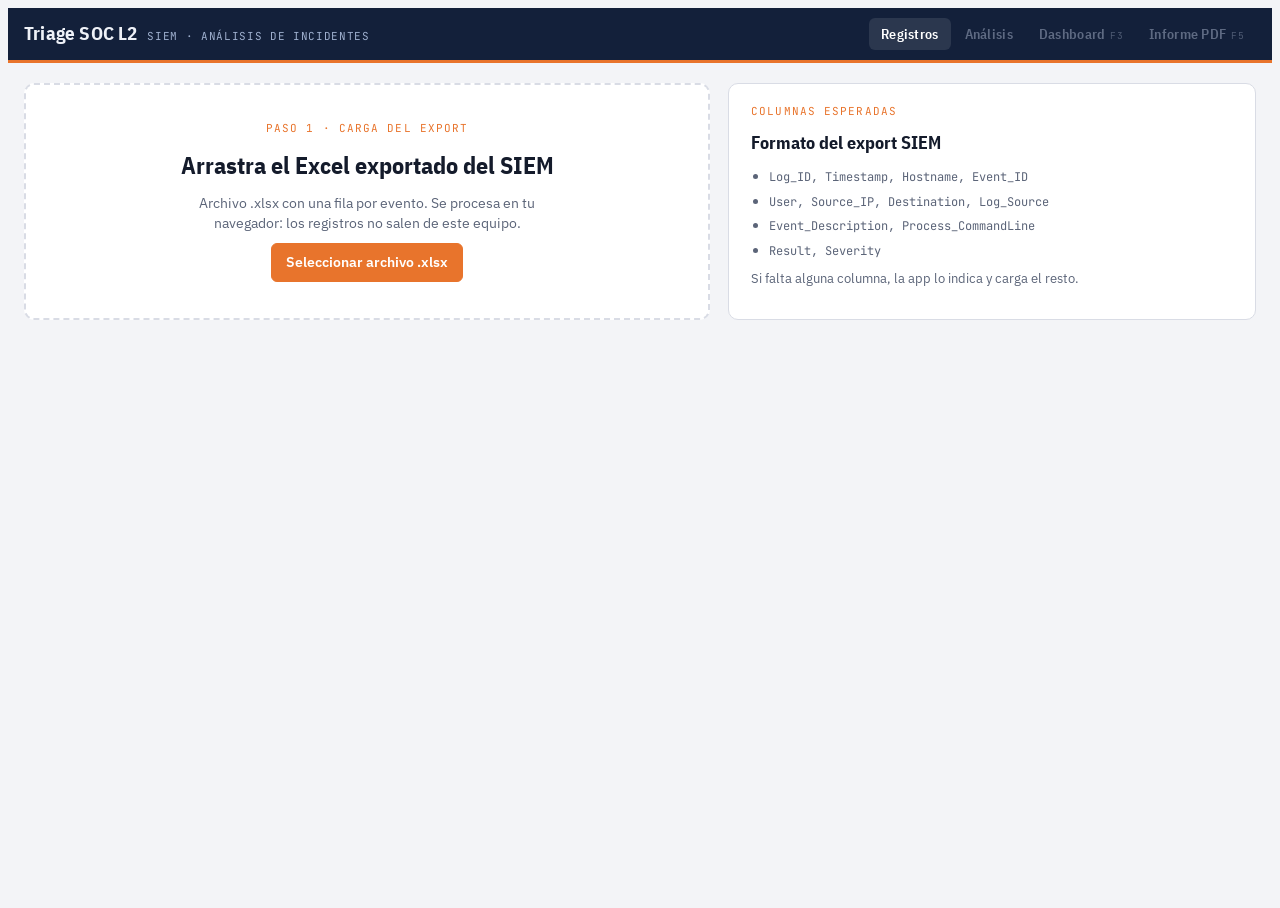
==== app/index.html @ 995a4c3c "Reestructura la app sin paso de build (fase 2.5) Separa la app en index.html, CSS y scripts clásicos" ====
<!doctype html>
<html lang="es">
<head>
<meta charset="utf-8">
<meta name="viewport" content="width=device-width, initial-scale=1">
<title>Triage SOC L2</title>
<link rel="preconnect" href="https://fonts.googleapis.com">
<link rel="stylesheet" href="https://fonts.googleapis.com/css2?family=IBM+Plex+Sans+Condensed:wght@500;600;700&family=IBM+Plex+Sans:wght@400;500;600&family=JetBrains+Mono:wght@400;500&display=swap">
<link rel="stylesheet" href="css/app.css">
</head>
<body>
<header class="topbar">
  <div class="brand"><b>Triage SOC L2</b><span>SIEM · análisis de incidentes</span></div>
  <nav class="tabs" role="tablist">
    <button class="tab" role="tab" aria-selected="true" id="tab-registros">Registros</button>
    <button class="tab" role="tab" aria-selected="false" id="tab-analisis" disabled>Análisis</button>
    <button class="tab" role="tab" aria-selected="false" disabled>Dashboard<small>F3</small></button>
    <button class="tab" role="tab" aria-selected="false" disabled>Informe PDF<small>F5</small></button>
  </nav>
</header>

<main>
  <section class="loader" id="loader">
    <label class="drop" id="drop" for="file">
      <div class="eyebrow">Paso 1 · Carga del export</div>
      <h2>Arrastra el Excel exportado del SIEM</h2>
      <p>Archivo .xlsx con una fila por evento. Se procesa en tu navegador: los registros no salen de este equipo.</p>
      <span class="btn primary">Seleccionar archivo .xlsx</span>
      <input type="file" id="file" accept=".xlsx,.xls" hidden>
      <div class="err" id="loadErr" hidden></div>
    </label>
    <div class="brief">
      <div class="eyebrow">Columnas esperadas</div>
      <h3>Formato del export SIEM</h3>
      <ul>
        <li><span class="mono">Log_ID, Timestamp, Hostname, Event_ID</span></li>
        <li><span class="mono">User, Source_IP, Destination, Log_Source</span></li>
        <li><span class="mono">Event_Description, Process_CommandLine</span></li>
        <li><span class="mono">Result, Severity</span></li>
      </ul>
      <p style="margin:0;color:var(--muted);font-size:13px">Si falta alguna columna, la app lo indica y carga el resto.</p>
      <div><button class="btn" id="loadSample" hidden>Abrir el export del cliente</button></div>
    </div>
  </section>

  <section id="loaded" hidden>
    <div style="display:grid;gap:18px">
      <div class="filebar">
        <div style="display:grid;gap:2px;min-width:0">
          <span class="name" id="fname"></span>
          <span class="meta" id="fmeta"></span>
        </div>
        <div class="sp"></div>
        <button class="btn" id="reload">Cargar otro archivo</button>
      </div>
      <div class="warnings" id="warnings" hidden></div>
      <div class="kpis" id="kpis"></div>

      <div id="view-analisis" hidden style="display:grid;gap:18px"></div>

      <div class="work" id="view-registros">
        <aside class="filters" aria-label="Filtros">
          <div class="fgroup">
            <label for="q">Buscar</label>
            <input type="search" id="q" placeholder="IP, usuario, comando, Log_ID…">
          </div>
          <div class="fgroup">
            <span class="lab">Severidad (SIEM)</span>
            <div class="chips" id="sevChips"></div>
          </div>
          <div class="fgroup">
            <label for="fHost">Host</label>
            <select id="fHost"></select>
          </div>
          <div class="fgroup">
            <label for="fUser">Usuario</label>
            <select id="fUser"></select>
          </div>
          <div class="fgroup">
            <label for="fEvt">Event ID</label>
            <select id="fEvt"></select>
          </div>
          <div class="fgroup">
            <label for="fSrc">Fuente del log</label>
            <select id="fSrc"></select>
          </div>
          <div class="fgroup">
            <label class="toggle"><input type="checkbox" id="fFlag"> Solo eventos con hallazgos</label>
            <label class="toggle"><input type="checkbox" id="fExt"> Solo IP de origen externas</label>
            <label class="toggle"><input type="checkbox" id="fCmd"> Solo con línea de comando</label>
          </div>
          <button class="btn" id="clearF">Limpiar filtros</button>
        </aside>

        <div class="tablewrap">
          <div class="tablehead">
            <span class="count" id="count"></span>
            <span class="idsbanner" id="idsBanner" hidden></span>
          </div>
          <div class="scroll">
            <table>
              <thead><tr id="thead"></tr></thead>
              <tbody id="tbody"></tbody>
            </table>
          </div>
          <div class="pager" id="pager"></div>
        </div>
      </div>
    </div>
  </section>
</main>

<div class="scrim" id="scrim" hidden></div>
<aside class="drawer" id="drawer" hidden aria-label="Detalle del evento"></aside>

<script src="vendor/xlsx.full.min.js"></script>
<!-- Opcionales: si no existen, la app sigue funcionando -->
<script src="sample.local.js"></script>
<script src="ai.config.local.js"></script>
<script src="js/engine.js"></script>
<script src="js/parser.js"></script>
<script src="js/ui-comun.js"></script>
<script src="js/ui-registros.js"></script>
<script src="js/ui-analisis.js"></script>
<script src="js/app.js"></script>
</body>
</html>
---- app/css/app.css ----
/* Layout: consola de analista — barra superior fija, franja de resumen, filtros a la izquierda y tabla de eventos a la derecha; panel de detalle deslizante. */
:root{
  --bg:#f3f4f7; --surface:#ffffff; --surface-2:#eceef3; --line:#d9dce5;
  --fg:#141b2b; --muted:#5b6478; --navy:#13203a; --accent:#e8742c; --accent-ink:#ffffff;
  --sev-info:#6b7489; --sev-warn:#b7791f; --sev-med:#c2561a; --sev-high:#c0262d;
  --ext:#7b3fc4;
  --risk-crit:#a3121c; --risk-high:#d4561b; --risk-med:#b7861a; --risk-low:#5a6b8c; --pill-ink:#ffffff;
  --f-display:"IBM Plex Sans Condensed","Arial Narrow",system-ui,sans-serif;
  --f-body:"IBM Plex Sans",system-ui,-apple-system,"Segoe UI",sans-serif;
  --f-mono:"JetBrains Mono",ui-monospace,"SFMono-Regular",Menlo,Consolas,monospace;
  --r:6px;
}
@media (prefers-color-scheme:dark){:root:not([data-theme="light"]){
  --bg:#0c1322; --surface:#121b2e; --surface-2:#18233a; --line:#26324c;
  --fg:#e6e9f1; --muted:#97a1b8; --navy:#0a1020; --accent:#f08a44; --accent-ink:#1a0e05;
  --sev-info:#8a94ab; --sev-warn:#e0a63a; --sev-med:#f08a44; --sev-high:#ff5d5d; --ext:#b48cff; --risk-crit:#ff5a64; --risk-high:#ff8a4c; --risk-med:#e6b54a; --risk-low:#8fa2c7; --pill-ink:#140a0a; color-scheme:dark}}
:root[data-theme="dark"]{
  --bg:#0c1322; --surface:#121b2e; --surface-2:#18233a; --line:#26324c;
  --fg:#e6e9f1; --muted:#97a1b8; --navy:#0a1020; --accent:#f08a44; --accent-ink:#1a0e05;
  --sev-info:#8a94ab; --sev-warn:#e0a63a; --sev-med:#f08a44; --sev-high:#ff5d5d; --ext:#b48cff; --risk-crit:#ff5a64; --risk-high:#ff8a4c; --risk-med:#e6b54a; --risk-low:#8fa2c7; --pill-ink:#140a0a; color-scheme:dark}

html,body{height:100%}
body{background:var(--bg);color:var(--fg);font-family:var(--f-body);font-size:14px;line-height:1.45}
body::before{content:"";position:fixed;inset:0 0 auto;height:env(safe-area-inset-top,0px);z-index:10;background:#13203a}
*{box-sizing:border-box}
[hidden]{display:none!important}
button,input,select{font:inherit;color:inherit}
:focus-visible{outline:2px solid var(--accent);outline-offset:2px}

.topbar{position:sticky;top:env(safe-area-inset-top,0px);z-index:5;background:#13203a;color:#eef1f7;
  padding-block:10px;padding-left:max(16px,env(safe-area-inset-left,0px));padding-right:max(16px,env(safe-area-inset-right,0px));
  display:flex;align-items:center;gap:20px;flex-wrap:wrap;border-bottom:3px solid var(--accent)}
.brand{display:flex;align-items:baseline;gap:10px}
.brand b{font-family:var(--f-display);font-size:19px;font-weight:700;letter-spacing:.01em}
.brand span{font-family:var(--f-mono);font-size:11px;color:#9fb0cf;letter-spacing:.06em;text-transform:uppercase}
.tabs{display:flex;gap:2px;margin-left:auto;flex-wrap:wrap}
.tab{background:none;border:0;color:#b9c4da;padding:6px 12px;border-radius:var(--r);font-family:var(--f-display);font-weight:600;font-size:14px;letter-spacing:.02em;cursor:pointer}
.tab[aria-selected="true"]{background:rgba(255,255,255,.1);color:#fff}
.tab:disabled{opacity:.45;cursor:not-allowed}
.tab small{font-family:var(--f-mono);font-size:9.5px;font-weight:400;margin-left:5px;opacity:.8;letter-spacing:.04em}

main{padding-block:20px 40px;padding-left:max(16px,env(safe-area-inset-left,0px));padding-right:max(16px,env(safe-area-inset-right,0px));max-width:1500px;margin:0 auto;display:grid;gap:18px}

/* Carga */
.loader{display:grid;grid-template-columns:minmax(0,1.3fr) minmax(0,1fr);gap:18px}
@media (max-width:820px){.loader{grid-template-columns:1fr}}
.drop{border:2px dashed var(--line);border-radius:10px;background:var(--surface);padding:36px 24px;display:grid;place-items:center;text-align:center;gap:10px;cursor:pointer;transition:border-color .15s,background .15s}
.drop:hover,.drop.over{border-color:var(--accent);background:var(--surface-2)}
.drop h2{font-family:var(--f-display);font-size:24px;margin:0;text-wrap:balance}
.drop p{margin:0;color:var(--muted);max-width:46ch}
.btn{border:1px solid var(--line);background:var(--surface);padding:8px 14px;border-radius:var(--r);cursor:pointer;font-weight:500}
.btn:hover{border-color:var(--accent)}
.btn.primary{background:var(--accent);border-color:var(--accent);color:var(--accent-ink);font-weight:600}
.brief{background:var(--surface);border:1px solid var(--line);border-radius:10px;padding:20px 22px;display:grid;gap:10px;align-content:start}
.eyebrow{font-family:var(--f-mono);font-size:11px;letter-spacing:.1em;text-transform:uppercase;color:var(--accent)}
.brief h3{margin:0;font-family:var(--f-display);font-size:18px}
.brief ul{margin:0;padding-left:18px;color:var(--muted);display:grid;gap:4px}
.err{color:var(--sev-high);font-weight:500}

/* Fichero cargado */
.filebar{display:flex;align-items:center;gap:12px;flex-wrap:wrap;background:var(--surface);border:1px solid var(--line);border-radius:10px;padding:12px 16px}
.filebar .name{font-family:var(--f-mono);font-size:13px;font-weight:500;overflow-wrap:anywhere;min-width:0}
.filebar .meta{color:var(--muted);font-size:12.5px}
.filebar .sp{flex:1}
.warnings{font-size:12.5px;color:var(--sev-warn)}

.kpis{display:grid;grid-template-columns:repeat(6,minmax(0,1fr));gap:1px;background:var(--line);border:1px solid var(--line);border-radius:10px;overflow:hidden}
@media (max-width:980px){.kpis{grid-template-columns:repeat(3,minmax(0,1fr))}}
@media (max-width:480px){.kpis{grid-template-columns:repeat(2,minmax(0,1fr))}}
.kpi{background:var(--surface);padding:12px 14px;display:grid;gap:2px;min-width:0}
.kpi .l{font-size:11px;color:var(--muted);text-transform:uppercase;letter-spacing:.06em}
.kpi .v{font-family:var(--f-display);font-size:24px;font-weight:600;font-variant-numeric:tabular-nums;line-height:1.1}
.kpi .s{font-family:var(--f-mono);font-size:11px;color:var(--muted);overflow-wrap:anywhere}

/* Registros */
.work{display:grid;grid-template-columns:240px minmax(0,1fr);gap:18px;align-items:start}
@media (max-width:900px){.work{grid-template-columns:1fr}}
.filters{background:var(--surface);border:1px solid var(--line);border-radius:10px;padding:14px;display:grid;gap:14px;position:sticky;top:calc(env(safe-area-inset-top,0px) + 64px)}
@media (max-width:900px){.filters{position:static}}
.fgroup{display:grid;gap:6px}
.fgroup>label:not(.toggle),.fgroup>.lab{font-size:11px;text-transform:uppercase;letter-spacing:.07em;color:var(--muted);font-weight:600}
.fgroup input[type=search],.fgroup select{width:100%;border:1px solid var(--line);background:var(--bg);border-radius:var(--r);padding:7px 9px;font-size:13px}
.chips{display:flex;flex-wrap:wrap;gap:6px}
.chip{display:inline-flex;align-items:center;gap:6px;border:1px solid var(--line);background:var(--bg);border-radius:999px;padding:3px 10px 3px 8px;font-size:12px;cursor:pointer;user-select:none}
.chip[aria-pressed="false"]{opacity:.45}
.chip .n{font-family:var(--f-mono);font-size:11px;color:var(--muted)}
.dot{width:8px;height:8px;border-radius:50%;background:var(--c,var(--sev-info));flex:none}
.toggle{display:flex;gap:8px;align-items:center;font-size:13px;cursor:pointer}

.tablewrap{background:var(--surface);border:1px solid var(--line);border-radius:10px;min-width:0;display:grid}
.tablehead{display:flex;gap:10px;align-items:center;padding:10px 14px;border-bottom:1px solid var(--line);flex-wrap:wrap}
.tablehead .count{font-size:13px;color:var(--muted)}
.tablehead .count b{color:var(--fg);font-variant-numeric:tabular-nums}
.scroll{overflow-x:auto}
table{border-collapse:collapse;width:100%;font-size:12.5px;line-height:normal;min-width:980px}
th{position:sticky;top:0;background:var(--surface-2);text-align:left;font-weight:600;font-size:11px;letter-spacing:.05em;text-transform:uppercase;color:var(--muted);padding:8px 10px;white-space:nowrap;cursor:pointer;border-bottom:1px solid var(--line)}
th[aria-sort]::after{content:" ▾";color:var(--accent)}
th[aria-sort="ascending"]::after{content:" ▴"}
td{padding:7px 10px;border-bottom:1px solid var(--line);vertical-align:top}
tbody tr{cursor:pointer}
tbody tr:hover{background:var(--surface-2)}
tbody tr td:first-child{box-shadow:inset 3px 0 0 var(--c,transparent)}
.mono{font-family:var(--f-mono);font-size:12px}
.nowrap{white-space:nowrap}
.desc{min-width:220px}
.cmd{font-family:var(--f-mono);font-size:11.5px;color:var(--muted);max-width:340px;overflow-wrap:anywhere}
.sev{display:inline-flex;align-items:center;gap:6px;white-space:nowrap;font-size:12px}
.ip-ext{color:var(--ext);font-weight:500}
.ip-ext::after{content:"EXT";font-size:9px;letter-spacing:.06em;margin-left:5px;border:1px solid currentColor;border-radius:3px;padding:0 3px;vertical-align:1px}
.pager{display:flex;gap:8px;align-items:center;justify-content:flex-end;padding:10px 14px;border-top:1px solid var(--line);font-size:13px;color:var(--muted);flex-wrap:wrap}
.pager .btn{padding:4px 10px}
.empty{padding:40px;text-align:center;color:var(--muted)}

/* Detalle */
.drawer{position:fixed;top:0;right:0;bottom:0;width:min(460px,100%);background:var(--surface);border-left:1px solid var(--line);z-index:20;
  padding-top:calc(env(safe-area-inset-top,0px) + 18px);padding-bottom:calc(env(safe-area-inset-bottom,0px) + 18px);padding-left:20px;padding-right:max(20px,env(safe-area-inset-right,0px));
  overflow-y:auto;box-shadow:-12px 0 30px rgba(0,0,0,.18);display:grid;gap:14px;align-content:start}
.drawer h3{margin:0;font-family:var(--f-display);font-size:20px}
.kv{display:grid;grid-template-columns:110px minmax(0,1fr);gap:6px 12px;font-size:13px}
.kv dt{color:var(--muted);font-size:12px;padding-top:1px;overflow-wrap:anywhere}
.kv dd{margin:0;overflow-wrap:anywhere}
.scrim{position:fixed;inset:0;background:rgba(5,10,20,.35);z-index:15}
.ctx{display:grid;gap:6px}
.ctx a{color:var(--accent);cursor:pointer;text-decoration:underline;font-size:13px}
.note{font-size:12px;color:var(--muted);border-top:1px solid var(--line);padding-top:12px}
/* Análisis */
.verdict{background:var(--surface);border:1px solid var(--line);border-radius:10px;padding:18px 20px;display:grid;gap:14px}
.verdict h2{margin:0;font-family:var(--f-display);font-size:22px;text-wrap:balance}
.verdict p{margin:0;color:var(--muted);max-width:80ch}
.sevbar{display:flex;gap:8px;flex-wrap:wrap}
.pill{display:inline-flex;align-items:center;gap:6px;border-radius:999px;padding:2px 10px;font-size:12px;font-weight:600;color:var(--pill-ink);background:var(--c);white-space:nowrap}
.pill.out{background:transparent;color:var(--c);border:1px solid var(--c)}
.cats{display:grid;grid-template-columns:repeat(6,minmax(0,1fr));gap:1px;background:var(--line);border:1px solid var(--line);border-radius:8px;overflow:hidden}
@media (max-width:980px){.cats{grid-template-columns:repeat(3,minmax(0,1fr))}}
@media (max-width:480px){.cats{grid-template-columns:repeat(2,minmax(0,1fr))}}
.cat{background:var(--surface);padding:10px 12px;display:grid;gap:2px;min-width:0}
.cat b{font-family:var(--f-display);font-size:20px;font-variant-numeric:tabular-nums}
.cat span{font-size:12px;color:var(--muted)}
.cat.zero b{color:var(--muted)}
.tl{background:var(--surface);border:1px solid var(--line);border-radius:10px;padding:14px 16px;display:grid;gap:8px}
.tl h3,.sect h3{margin:0;font-family:var(--f-display);font-size:16px}
.tlwrap{overflow-x:auto}
.tl svg{display:block;min-width:720px;width:100%}
.tl .lane{cursor:pointer}
.tl .lane:hover rect.bar{opacity:.85}
.sect{display:grid;gap:12px}
.inc{scroll-margin-top:84px;background:var(--surface);border:1px solid var(--line);border-radius:10px;overflow:hidden;box-shadow:inset 4px 0 0 var(--c)}
.inc>header{padding:14px 18px 12px 20px;display:grid;gap:8px;border-bottom:1px solid var(--line)}
.inc .row1{display:flex;gap:10px;align-items:center;flex-wrap:wrap}
.inc .iid{font-family:var(--f-mono);font-size:12px;color:var(--muted)}
.inc h4{margin:0;font-family:var(--f-display);font-size:19px;flex:1 1 300px;min-width:0;text-wrap:balance}
.inc .meta{display:flex;gap:6px 14px;flex-wrap:wrap;font-size:12.5px;color:var(--muted)}
.inc .meta b{color:var(--fg);font-weight:500;font-family:var(--f-mono);font-size:12px}
.inc .why{font-size:13px;max-width:100ch}
.inc .why b{color:var(--c)}
.findings{list-style:none;margin:0;padding:0}
.finding{display:grid;grid-template-columns:86px minmax(0,1fr);gap:4px 14px;padding:12px 18px 12px 20px;border-top:1px solid var(--line)}
.finding:first-child{border-top:0}
.finding .tm{font-family:var(--f-mono);font-size:12px;color:var(--muted);padding-top:2px}
.finding .body{display:grid;gap:4px;min-width:0}
.finding .hd{display:flex;gap:8px;align-items:baseline;flex-wrap:wrap}
.finding .hd strong{font-weight:600}
.tag{font-size:11px;border:1px solid var(--line);border-radius:4px;padding:0 6px;color:var(--muted);white-space:nowrap}
.tag.mitre{font-family:var(--f-mono)}
.finding .det{font-size:13px;overflow-wrap:anywhere}
.finding .wh{font-size:12.5px;color:var(--muted)}
.evs{display:flex;gap:4px;flex-wrap:wrap;align-items:center;margin-top:2px}
.evid{font-family:var(--f-mono);font-size:11px;border:1px solid var(--line);background:var(--bg);border-radius:4px;padding:1px 6px;cursor:pointer}
.evid:hover{border-color:var(--accent)}
.linkbtn{background:none;border:0;color:var(--accent);text-decoration:underline;cursor:pointer;font-size:12px;padding:0}
@media (max-width:560px){.finding{grid-template-columns:1fr}}
.valid{background:var(--surface);border:1px dashed var(--line);border-radius:10px;padding:14px 18px;display:grid;gap:10px}
.idsbanner{display:flex;gap:10px;align-items:center;flex-wrap:wrap;background:var(--surface-2);border-radius:var(--r);padding:6px 10px;font-size:13px}
.inc-chip{font-family:var(--f-mono);font-size:11px;border-radius:4px;padding:1px 6px;color:var(--pill-ink);background:var(--c);white-space:nowrap;cursor:pointer}
@media (prefers-reduced-motion:reduce){*{transition:none!important}}
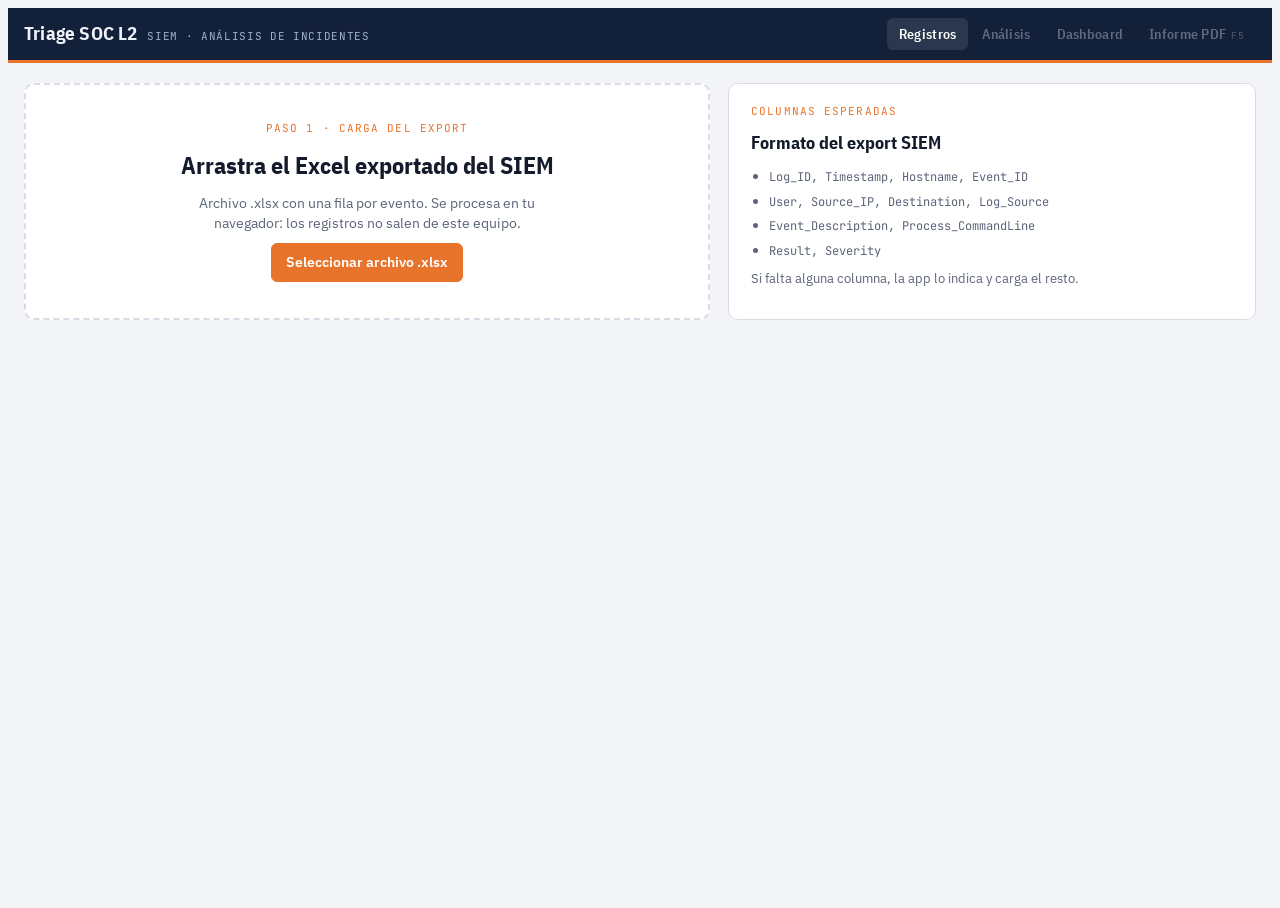
==== commit 835ca26d: "Añade la pestaña Dashboard (fase 3) Muestra cifras, una frase por incidente, barras por criticidad y" ====
--- a/app/index.html
+++ b/app/index.html
@@ -14,7 +14,7 @@
   <nav class="tabs" role="tablist">
     <button class="tab" role="tab" aria-selected="true" id="tab-registros">Registros</button>
     <button class="tab" role="tab" aria-selected="false" id="tab-analisis" disabled>Análisis</button>
-    <button class="tab" role="tab" aria-selected="false" disabled>Dashboard<small>F3</small></button>
+    <button class="tab" role="tab" aria-selected="false" id="tab-dashboard" disabled>Dashboard</button>
     <button class="tab" role="tab" aria-selected="false" disabled>Informe PDF<small>F5</small></button>
   </nav>
 </header>
@@ -57,6 +57,7 @@
       <div class="kpis" id="kpis"></div>
 
       <div id="view-analisis" hidden style="display:grid;gap:18px"></div>
+      <div id="view-dashboard" hidden style="display:grid;gap:18px"></div>
 
       <div class="work" id="view-registros">
         <aside class="filters" aria-label="Filtros">
@@ -112,6 +113,7 @@
 
 <div class="scrim" id="scrim" hidden></div>
 <aside class="drawer" id="drawer" hidden aria-label="Detalle del evento"></aside>
+<div class="dtip" id="dtip" hidden></div>
 
 <script src="vendor/xlsx.full.min.js"></script>
 <!-- Opcionales: si no existen, la app sigue funcionando -->
@@ -122,6 +124,8 @@
 <script src="js/ui-comun.js"></script>
 <script src="js/ui-registros.js"></script>
 <script src="js/ui-analisis.js"></script>
+<script src="js/dashboard-data.js"></script>
+<script src="js/ui-dashboard.js"></script>
 <script src="js/app.js"></script>
 </body>
 </html>
--- a/app/css/app.css
+++ b/app/css/app.css
@@ -5,6 +5,7 @@
   --sev-info:#6b7489; --sev-warn:#b7791f; --sev-med:#c2561a; --sev-high:#c0262d;
   --ext:#7b3fc4;
   --risk-crit:#a3121c; --risk-high:#d4561b; --risk-med:#b7861a; --risk-low:#5a6b8c; --pill-ink:#ffffff;
+  --chart:#2f6fb3; --chart-base:#8a94a8;
   --f-display:"IBM Plex Sans Condensed","Arial Narrow",system-ui,sans-serif;
   --f-body:"IBM Plex Sans",system-ui,-apple-system,"Segoe UI",sans-serif;
   --f-mono:"JetBrains Mono",ui-monospace,"SFMono-Regular",Menlo,Consolas,monospace;
@@ -13,11 +14,11 @@
 @media (prefers-color-scheme:dark){:root:not([data-theme="light"]){
   --bg:#0c1322; --surface:#121b2e; --surface-2:#18233a; --line:#26324c;
   --fg:#e6e9f1; --muted:#97a1b8; --navy:#0a1020; --accent:#f08a44; --accent-ink:#1a0e05;
-  --sev-info:#8a94ab; --sev-warn:#e0a63a; --sev-med:#f08a44; --sev-high:#ff5d5d; --ext:#b48cff; --risk-crit:#ff5a64; --risk-high:#ff8a4c; --risk-med:#e6b54a; --risk-low:#8fa2c7; --pill-ink:#140a0a; color-scheme:dark}}
+  --sev-info:#8a94ab; --sev-warn:#e0a63a; --sev-med:#f08a44; --sev-high:#ff5d5d; --ext:#b48cff; --risk-crit:#ff5a64; --risk-high:#ff8a4c; --risk-med:#e6b54a; --risk-low:#8fa2c7; --pill-ink:#140a0a; --chart:#5496dc; --chart-base:#5a6786; color-scheme:dark}}
 :root[data-theme="dark"]{
   --bg:#0c1322; --surface:#121b2e; --surface-2:#18233a; --line:#26324c;
   --fg:#e6e9f1; --muted:#97a1b8; --navy:#0a1020; --accent:#f08a44; --accent-ink:#1a0e05;
-  --sev-info:#8a94ab; --sev-warn:#e0a63a; --sev-med:#f08a44; --sev-high:#ff5d5d; --ext:#b48cff; --risk-crit:#ff5a64; --risk-high:#ff8a4c; --risk-med:#e6b54a; --risk-low:#8fa2c7; --pill-ink:#140a0a; color-scheme:dark}
+  --sev-info:#8a94ab; --sev-warn:#e0a63a; --sev-med:#f08a44; --sev-high:#ff5d5d; --ext:#b48cff; --risk-crit:#ff5a64; --risk-high:#ff8a4c; --risk-med:#e6b54a; --risk-low:#8fa2c7; --pill-ink:#140a0a; --chart:#5496dc; --chart-base:#5a6786; color-scheme:dark}
 
 html,body{height:100%}
 body{background:var(--bg);color:var(--fg);font-family:var(--f-body);font-size:14px;line-height:1.45}
@@ -67,7 +68,8 @@
 .kpis{display:grid;grid-template-columns:repeat(6,minmax(0,1fr));gap:1px;background:var(--line);border:1px solid var(--line);border-radius:10px;overflow:hidden}
 @media (max-width:980px){.kpis{grid-template-columns:repeat(3,minmax(0,1fr))}}
 @media (max-width:480px){.kpis{grid-template-columns:repeat(2,minmax(0,1fr))}}
-.kpi{background:var(--surface);padding:12px 14px;display:grid;gap:2px;min-width:0}
+.kpi{background:var(--surface);padding:12px 14px;display:grid;gap:2px;min-width:0;align-content:start}
+.kpi .linkbtn{font-family:var(--f-mono);font-size:11px;white-space:nowrap}
 .kpi .l{font-size:11px;color:var(--muted);text-transform:uppercase;letter-spacing:.06em}
 .kpi .v{font-family:var(--f-display);font-size:24px;font-weight:600;font-variant-numeric:tabular-nums;line-height:1.1}
 .kpi .s{font-family:var(--f-mono);font-size:11px;color:var(--muted);overflow-wrap:anywhere}
@@ -140,6 +142,8 @@
 .tl{background:var(--surface);border:1px solid var(--line);border-radius:10px;padding:14px 16px;display:grid;gap:8px}
 .tl h3,.sect h3{margin:0;font-family:var(--f-display);font-size:16px}
 .tlwrap{overflow-x:auto}
+.tlhead{display:flex;justify-content:space-between;align-items:center;gap:10px;flex-wrap:wrap}
+.tlhead .btn{padding:4px 10px;font-size:12.5px}
 .tl svg{display:block;min-width:720px;width:100%}
 .tl .lane{cursor:pointer}
 .tl .lane:hover rect.bar{opacity:.85}
@@ -172,4 +176,45 @@
 .valid{background:var(--surface);border:1px dashed var(--line);border-radius:10px;padding:14px 18px;display:grid;gap:10px}
 .idsbanner{display:flex;gap:10px;align-items:center;flex-wrap:wrap;background:var(--surface-2);border-radius:var(--r);padding:6px 10px;font-size:13px}
 .inc-chip{font-family:var(--f-mono);font-size:11px;border-radius:4px;padding:1px 6px;color:var(--pill-ink);background:var(--c);white-space:nowrap;cursor:pointer}
+/* Dashboard */
+.dkpis{grid-template-columns:repeat(5,minmax(0,1fr))}
+@media (max-width:980px){.dkpis{grid-template-columns:repeat(3,minmax(0,1fr))}.dkpis .kpi:last-child{grid-column:span 2}}
+@media (max-width:480px){.dkpis{grid-template-columns:repeat(2,minmax(0,1fr))}}
+.dgrid2{display:grid;grid-template-columns:repeat(2,minmax(0,1fr));gap:18px}
+.dgrid3{display:grid;grid-template-columns:repeat(3,minmax(0,1fr));gap:18px}
+@media (max-width:980px){.dgrid3{grid-template-columns:1fr}}
+@media (max-width:760px){.dgrid2{grid-template-columns:1fr}}
+.dcard{background:var(--surface);border:1px solid var(--line);border-radius:10px;padding:14px 16px;display:grid;gap:8px;align-content:start;min-width:0}
+.dcard h3{margin:0;font-family:var(--f-display);font-size:16px}
+.dnote{margin:2px 0 0;font-size:12.5px;color:var(--muted)}
+.bars{display:grid;gap:2px}
+@media (min-width:981px){.bars-2{grid-template-columns:repeat(2,minmax(0,1fr));column-gap:28px}}
+.bar-row{display:grid;grid-template-columns:minmax(0,42%) minmax(0,1fr) 34px;gap:10px;align-items:center;width:100%;background:none;border:0;border-radius:4px;padding:5px 6px;text-align:left;cursor:pointer}
+.bar-row:hover:not(:disabled){background:var(--surface-2)}
+.bar-row:disabled{cursor:default}
+.bar-l{display:grid;min-width:0;font-size:13px}
+.bar-n{overflow:hidden;text-overflow:ellipsis;white-space:nowrap}
+.bar-l small{overflow:hidden;text-overflow:ellipsis;white-space:nowrap;font-size:11px;color:var(--muted)}
+.bar-t{display:block;width:100%;height:14px;overflow:hidden}
+@media (max-width:560px){.bar-row{grid-template-columns:minmax(0,1fr) 34px;gap:2px 10px}.bar-l{grid-column:1/-1}}
+.bar-v{font-size:13px;font-weight:600;text-align:right;font-variant-numeric:tabular-nums}
+.dlegend{display:flex;gap:14px;flex-wrap:wrap;font-size:12px;color:var(--muted)}
+.dlegend span{display:inline-flex;align-items:center;gap:6px}
+.dlegend i{width:10px;height:10px;border-radius:2px}
+#dash-hist{min-width:0;overflow:hidden}
+#dash-hist svg{display:block}
+#dash-hist .axis{font-family:var(--f-mono);font-size:11px;fill:var(--muted);font-variant-numeric:tabular-nums}
+#dash-hist .hit{cursor:pointer}
+#dash-hist .hit:hover{fill:var(--surface-2);fill-opacity:.35}
+#dash-hist .lane{cursor:pointer}
+.dtable summary{cursor:pointer;font-size:12.5px;color:var(--muted)}
+.dtable table{min-width:0;margin-top:8px}
+.dtable .scroll{max-height:260px;overflow:auto}
+.finds{list-style:none;margin:0;padding:0;display:grid;gap:2px}
+.find{display:grid;grid-template-columns:78px minmax(0,1fr);gap:10px;align-items:start;width:100%;background:none;border:0;border-radius:4px;padding:7px 6px;text-align:left;cursor:pointer;font-size:13px;color:var(--muted)}
+.find:hover{background:var(--surface-2)}
+.find b{color:var(--fg);font-weight:600}
+.find .pill{justify-self:start}
+.dtip{position:fixed;z-index:30;display:grid;gap:1px;max-width:280px;pointer-events:none;background:var(--surface);border:1px solid var(--line);border-radius:6px;padding:6px 10px;font-size:12px;color:var(--muted);box-shadow:0 6px 18px rgba(0,0,0,.2)}
+.dtip b{color:var(--fg);font-size:13px}
 @media (prefers-reduced-motion:reduce){*{transition:none!important}}
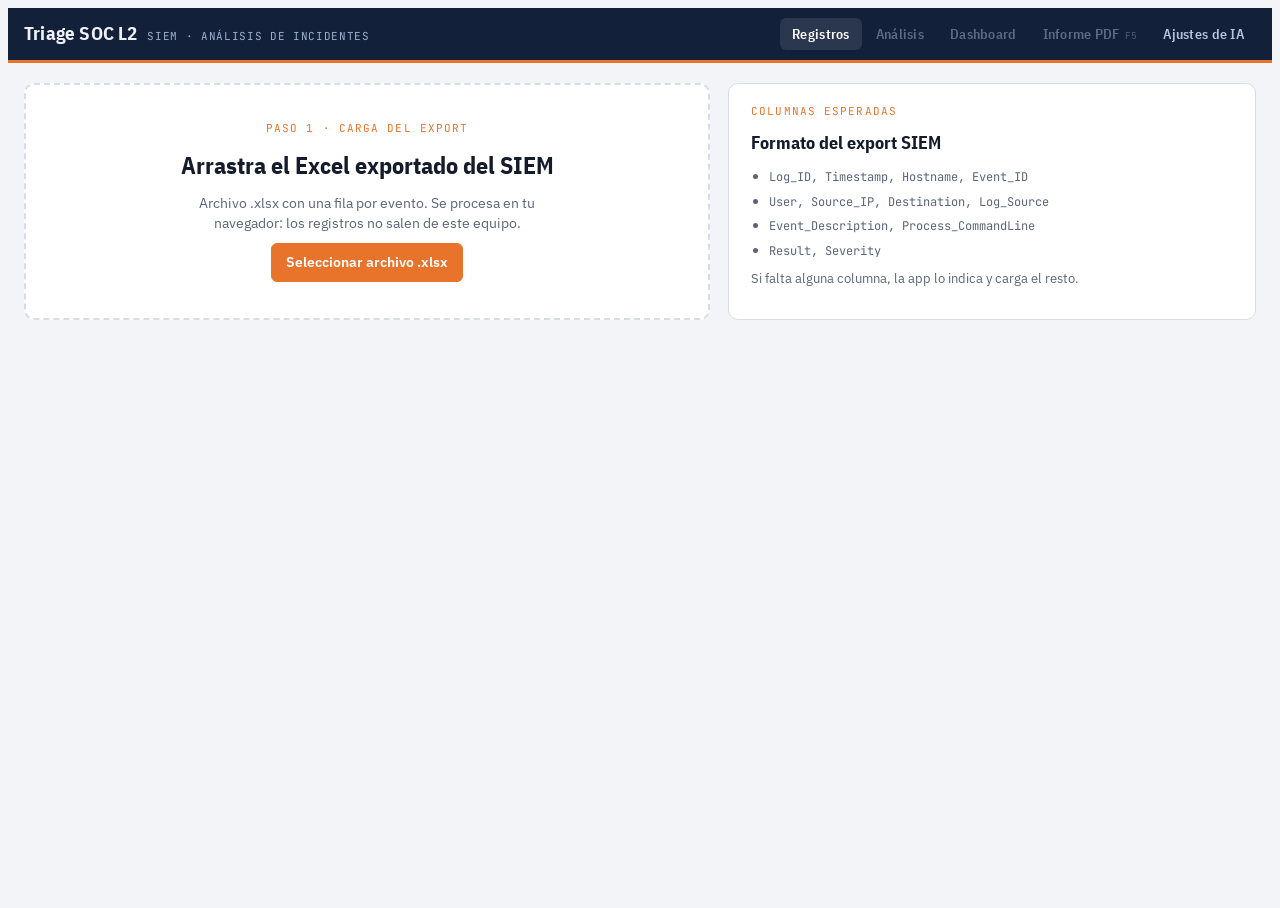
==== commit f47a61f2: "Integra la IA con citas validadas y el lanzador local (fase 4) Añade adaptadores de IA independiente" ====
--- a/app/index.html
+++ b/app/index.html
@@ -16,6 +16,7 @@
     <button class="tab" role="tab" aria-selected="false" id="tab-analisis" disabled>Análisis</button>
     <button class="tab" role="tab" aria-selected="false" id="tab-dashboard" disabled>Dashboard</button>
     <button class="tab" role="tab" aria-selected="false" disabled>Informe PDF<small>F5</small></button>
+    <button class="tab" id="btnIA">Ajustes de IA</button>
   </nav>
 </header>
 
@@ -24,7 +25,7 @@
     <label class="drop" id="drop" for="file">
       <div class="eyebrow">Paso 1 · Carga del export</div>
       <h2>Arrastra el Excel exportado del SIEM</h2>
-      <p>Archivo .xlsx con una fila por evento. Se procesa en tu navegador: los registros no salen de este equipo.</p>
+      <p id="dropPrivacy">Archivo .xlsx con una fila por evento. Se procesa en tu navegador: los registros no salen de este equipo.</p>
       <span class="btn primary">Seleccionar archivo .xlsx</span>
       <input type="file" id="file" accept=".xlsx,.xls" hidden>
       <div class="err" id="loadErr" hidden></div>
@@ -113,6 +114,7 @@
 
 <div class="scrim" id="scrim" hidden></div>
 <aside class="drawer" id="drawer" hidden aria-label="Detalle del evento"></aside>
+<aside class="drawer" id="aiPanel" hidden aria-label="Ajustes de IA"></aside>
 <div class="dtip" id="dtip" hidden></div>
 
 <script src="vendor/xlsx.full.min.js"></script>
@@ -121,7 +123,9 @@
 <script src="ai.config.local.js"></script>
 <script src="js/engine.js"></script>
 <script src="js/parser.js"></script>
+<script src="js/ai.js"></script>
 <script src="js/ui-comun.js"></script>
+<script src="js/ui-ia.js"></script>
 <script src="js/ui-registros.js"></script>
 <script src="js/ui-analisis.js"></script>
 <script src="js/dashboard-data.js"></script>
--- a/app/css/app.css
+++ b/app/css/app.css
@@ -4,7 +4,7 @@
   --fg:#141b2b; --muted:#5b6478; --navy:#13203a; --accent:#e8742c; --accent-ink:#ffffff;
   --sev-info:#6b7489; --sev-warn:#b7791f; --sev-med:#c2561a; --sev-high:#c0262d;
   --ext:#7b3fc4;
-  --risk-crit:#a3121c; --risk-high:#d4561b; --risk-med:#b7861a; --risk-low:#5a6b8c; --pill-ink:#ffffff;
+  --risk-crit:#a3121c; --risk-high:#d4561b; --risk-med:#c2a000; --risk-low:#5a6b8c; --pill-ink:#ffffff;
   --chart:#2f6fb3; --chart-base:#8a94a8;
   --f-display:"IBM Plex Sans Condensed","Arial Narrow",system-ui,sans-serif;
   --f-body:"IBM Plex Sans",system-ui,-apple-system,"Segoe UI",sans-serif;
@@ -14,11 +14,11 @@
 @media (prefers-color-scheme:dark){:root:not([data-theme="light"]){
   --bg:#0c1322; --surface:#121b2e; --surface-2:#18233a; --line:#26324c;
   --fg:#e6e9f1; --muted:#97a1b8; --navy:#0a1020; --accent:#f08a44; --accent-ink:#1a0e05;
-  --sev-info:#8a94ab; --sev-warn:#e0a63a; --sev-med:#f08a44; --sev-high:#ff5d5d; --ext:#b48cff; --risk-crit:#ff5a64; --risk-high:#ff8a4c; --risk-med:#e6b54a; --risk-low:#8fa2c7; --pill-ink:#140a0a; --chart:#5496dc; --chart-base:#5a6786; color-scheme:dark}}
+  --sev-info:#8a94ab; --sev-warn:#e0a63a; --sev-med:#f08a44; --sev-high:#ff5d5d; --ext:#b48cff; --risk-crit:#ff5a64; --risk-high:#ff8a4c; --risk-med:#f2d65c; --risk-low:#8fa2c7; --pill-ink:#140a0a; --chart:#5496dc; --chart-base:#5a6786; color-scheme:dark}}
 :root[data-theme="dark"]{
   --bg:#0c1322; --surface:#121b2e; --surface-2:#18233a; --line:#26324c;
   --fg:#e6e9f1; --muted:#97a1b8; --navy:#0a1020; --accent:#f08a44; --accent-ink:#1a0e05;
-  --sev-info:#8a94ab; --sev-warn:#e0a63a; --sev-med:#f08a44; --sev-high:#ff5d5d; --ext:#b48cff; --risk-crit:#ff5a64; --risk-high:#ff8a4c; --risk-med:#e6b54a; --risk-low:#8fa2c7; --pill-ink:#140a0a; --chart:#5496dc; --chart-base:#5a6786; color-scheme:dark}
+  --sev-info:#8a94ab; --sev-warn:#e0a63a; --sev-med:#f08a44; --sev-high:#ff5d5d; --ext:#b48cff; --risk-crit:#ff5a64; --risk-high:#ff8a4c; --risk-med:#f2d65c; --risk-low:#8fa2c7; --pill-ink:#140a0a; --chart:#5496dc; --chart-base:#5a6786; color-scheme:dark}
 
 html,body{height:100%}
 body{background:var(--bg);color:var(--fg);font-family:var(--f-body);font-size:14px;line-height:1.45}
@@ -132,6 +132,8 @@
 .sevbar{display:flex;gap:8px;flex-wrap:wrap}
 .pill{display:inline-flex;align-items:center;gap:6px;border-radius:999px;padding:2px 10px;font-size:12px;font-weight:600;color:var(--pill-ink);background:var(--c);white-space:nowrap}
 .pill.out{background:transparent;color:var(--c);border:1px solid var(--c)}
+/* Medio es un amarillo claro: lleva texto oscuro en ambos temas */
+.pill[style*="--risk-med"],.inc-chip[style*="--risk-med"]{color:#1a1400}
 .cats{display:grid;grid-template-columns:repeat(6,minmax(0,1fr));gap:1px;background:var(--line);border:1px solid var(--line);border-radius:8px;overflow:hidden}
 @media (max-width:980px){.cats{grid-template-columns:repeat(3,minmax(0,1fr))}}
 @media (max-width:480px){.cats{grid-template-columns:repeat(2,minmax(0,1fr))}}
@@ -156,7 +158,7 @@
 .inc .meta{display:flex;gap:6px 14px;flex-wrap:wrap;font-size:12.5px;color:var(--muted)}
 .inc .meta b{color:var(--fg);font-weight:500;font-family:var(--f-mono);font-size:12px}
 .inc .why{font-size:13px;max-width:100ch}
-.inc .why b{color:var(--c)}
+.inc .why b{color:var(--fg)}
 .findings{list-style:none;margin:0;padding:0}
 .finding{display:grid;grid-template-columns:86px minmax(0,1fr);gap:4px 14px;padding:12px 18px 12px 20px;border-top:1px solid var(--line)}
 .finding:first-child{border-top:0}
@@ -176,6 +178,22 @@
 .valid{background:var(--surface);border:1px dashed var(--line);border-radius:10px;padding:14px 18px;display:grid;gap:10px}
 .idsbanner{display:flex;gap:10px;align-items:center;flex-wrap:wrap;background:var(--surface-2);border-radius:var(--r);padding:6px 10px;font-size:13px}
 .inc-chip{font-family:var(--f-mono);font-size:11px;border-radius:4px;padding:1px 6px;color:var(--pill-ink);background:var(--c);white-space:nowrap;cursor:pointer}
+/* IA */
+.ai-bar{display:flex;gap:10px;align-items:center;flex-wrap:wrap}
+.ai-box:empty{display:none}
+.ai-text{display:grid;gap:6px;font-size:13px;max-width:100ch;border-left:3px solid var(--line);padding-left:12px}
+.ai-text p{margin:0}
+.ai-head{display:flex;gap:10px;align-items:center;flex-wrap:wrap}
+.ai-err{font-size:12.5px;color:var(--sev-high)}
+.ai-warn{margin:0;font-size:12.5px;font-weight:500;color:var(--fg);border-left:3px solid var(--accent);padding-left:10px}
+.ai-status{min-height:18px;font-size:12.5px;color:var(--muted);overflow-wrap:anywhere}
+.ai-status.ok{color:var(--fg)}
+.ai-status.error{color:var(--sev-high)}
+.cite-sum{font-size:12px;font-weight:600;color:var(--fg)}
+.cite-sum.good::before{content:"✓ "}
+.cite-sum.bad::before{content:"⚠ "}
+mark.cite-missing,mark.cite-outside,mark.cite-mismatch{background:none;color:var(--sev-high);font-weight:600;text-decoration:underline wavy}
+.find p{margin:0}
 /* Dashboard */
 .dkpis{grid-template-columns:repeat(5,minmax(0,1fr))}
 @media (max-width:980px){.dkpis{grid-template-columns:repeat(3,minmax(0,1fr))}.dkpis .kpi:last-child{grid-column:span 2}}
@@ -197,6 +215,7 @@
 .bar-l small{overflow:hidden;text-overflow:ellipsis;white-space:nowrap;font-size:11px;color:var(--muted)}
 .bar-t{display:block;width:100%;height:14px;overflow:hidden}
 @media (max-width:560px){.bar-row{grid-template-columns:minmax(0,1fr) 34px;gap:2px 10px}.bar-l{grid-column:1/-1}}
+.find .cite-sum{display:block;margin-top:2px}
 .bar-v{font-size:13px;font-weight:600;text-align:right;font-variant-numeric:tabular-nums}
 .dlegend{display:flex;gap:14px;flex-wrap:wrap;font-size:12px;color:var(--muted)}
 .dlegend span{display:inline-flex;align-items:center;gap:6px}
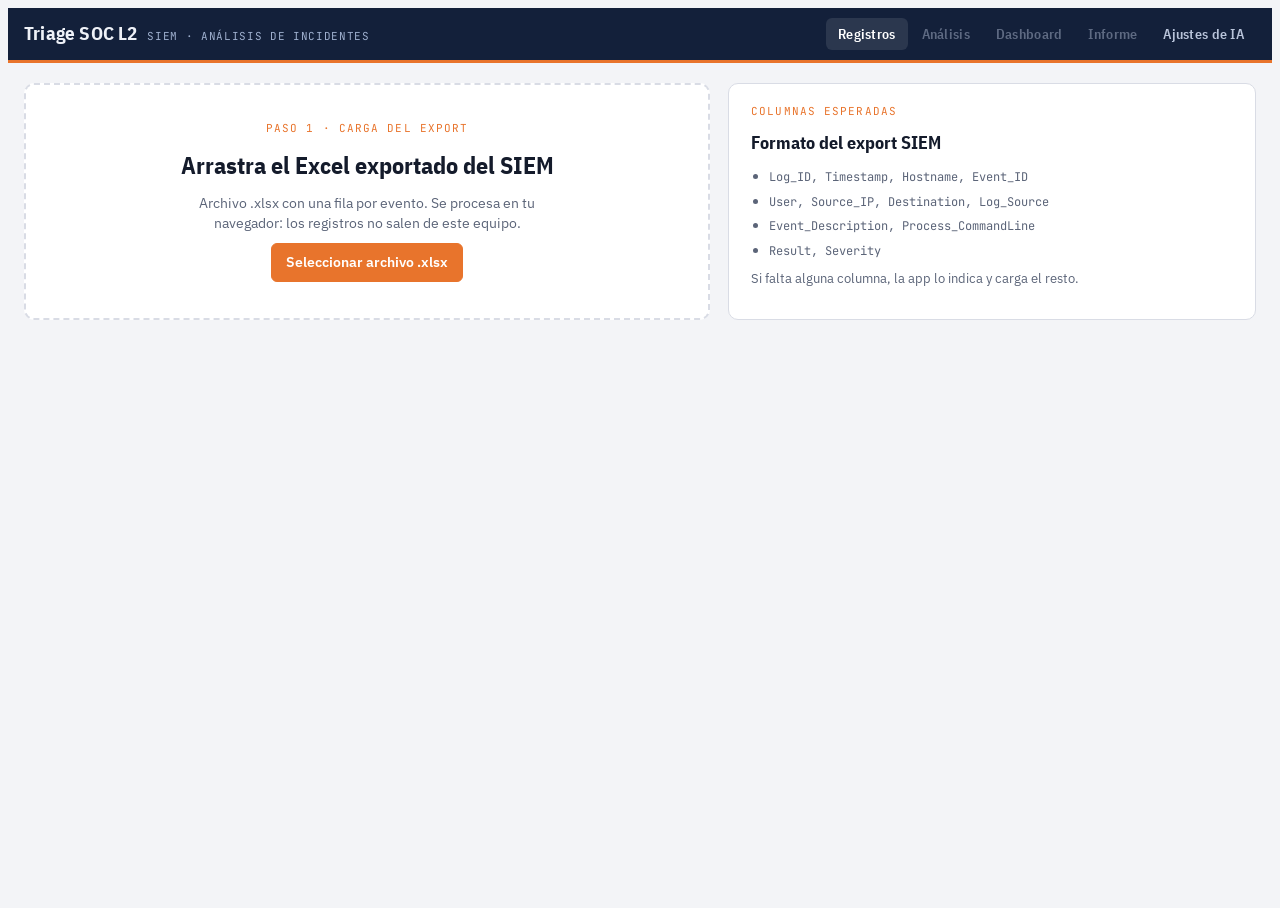
==== commit 3543f2d4: "Cierra la fase 4 y genera los informes en PDF (fases 5 y 6) IA: streaming en los tres proveedores, u" ====
--- a/app/index.html
+++ b/app/index.html
@@ -15,7 +15,7 @@
     <button class="tab" role="tab" aria-selected="true" id="tab-registros">Registros</button>
     <button class="tab" role="tab" aria-selected="false" id="tab-analisis" disabled>Análisis</button>
     <button class="tab" role="tab" aria-selected="false" id="tab-dashboard" disabled>Dashboard</button>
-    <button class="tab" role="tab" aria-selected="false" disabled>Informe PDF<small>F5</small></button>
+    <button class="tab" role="tab" aria-selected="false" id="tab-informe" disabled>Informe</button>
     <button class="tab" id="btnIA">Ajustes de IA</button>
   </nav>
 </header>
@@ -59,6 +59,7 @@
 
       <div id="view-analisis" hidden style="display:grid;gap:18px"></div>
       <div id="view-dashboard" hidden style="display:grid;gap:18px"></div>
+      <div id="view-informe" hidden style="display:grid;gap:18px"></div>
 
       <div class="work" id="view-registros">
         <aside class="filters" aria-label="Filtros">
@@ -118,6 +119,8 @@
 <div class="dtip" id="dtip" hidden></div>
 
 <script src="vendor/xlsx.full.min.js"></script>
+<script src="vendor/pdfmake.min.js"></script>
+<script src="vendor/vfs_fonts.js"></script>
 <!-- Opcionales: si no existen, la app sigue funcionando -->
 <script src="sample.local.js"></script>
 <script src="ai.config.local.js"></script>
@@ -130,6 +133,9 @@
 <script src="js/ui-analisis.js"></script>
 <script src="js/dashboard-data.js"></script>
 <script src="js/ui-dashboard.js"></script>
+<script src="js/report.js"></script>
+<script src="js/pdf.js"></script>
+<script src="js/ui-informe.js"></script>
 <script src="js/app.js"></script>
 </body>
 </html>
--- a/app/css/app.css
+++ b/app/css/app.css
@@ -186,6 +186,10 @@
 .ai-head{display:flex;gap:10px;align-items:center;flex-wrap:wrap}
 .ai-err{font-size:12.5px;color:var(--sev-high)}
 .ai-warn{margin:0;font-size:12.5px;font-weight:500;color:var(--fg);border-left:3px solid var(--accent);padding-left:10px}
+.ai-source{display:flex;gap:10px;align-items:center;justify-content:space-between;flex-wrap:wrap;font-size:12.5px;color:var(--muted)}
+.ai-source b{color:var(--fg);font-weight:600}
+.ai-text.live{border-left-color:var(--accent)}
+.ai-live{white-space:pre-wrap;color:var(--muted)}
 .ai-status{min-height:18px;font-size:12.5px;color:var(--muted);overflow-wrap:anywhere}
 .ai-status.ok{color:var(--fg)}
 .ai-status.error{color:var(--sev-high)}
@@ -194,6 +198,33 @@
 .cite-sum.bad::before{content:"⚠ "}
 mark.cite-missing,mark.cite-outside,mark.cite-mismatch{background:none;color:var(--sev-high);font-weight:600;text-decoration:underline wavy}
 .find p{margin:0}
+/* Informe */
+.rp-tools{gap:12px}
+.rp-fields{display:grid;grid-template-columns:repeat(3,minmax(0,1fr));gap:12px}
+@media (max-width:700px){.rp-fields{grid-template-columns:1fr}}
+.rp-fields input{width:100%;border:1px solid var(--line);background:var(--bg);border-radius:var(--r);padding:7px 9px;font-size:13px}
+.rp-check{font-size:13px;font-weight:600;padding:8px 12px;border-radius:var(--r);border-left:3px solid}
+.rp-check.good{border-color:var(--chart);background:var(--surface-2)}
+.rp-check.bad{border-color:var(--sev-high);background:var(--surface-2);color:var(--sev-high)}
+.report{background:var(--surface);border:1px solid var(--line);border-radius:10px;padding:28px clamp(16px,4vw,44px);display:grid;gap:22px;max-width:1000px;width:100%;justify-self:center;min-width:0}
+.report h2{margin:0;font-family:var(--f-display);font-size:24px}
+.rp-cover{display:grid;gap:12px;padding-bottom:18px;border-bottom:3px solid var(--accent)}
+.rp-cover .kv{grid-template-columns:200px minmax(0,1fr)}
+@media (max-width:480px){.rp-cover .kv{grid-template-columns:1fr}}
+.rp-part{padding-top:8px;border-top:1px solid var(--line)}
+.rp-sec{display:grid;gap:10px;min-width:0}
+.rp-sec h3{margin:0;font-family:var(--f-display);font-size:18px}
+.rp-h{margin:8px 0 0;font-family:var(--f-display);font-size:15px}
+.rp-label{font-size:11px;text-transform:uppercase;letter-spacing:.07em;color:var(--muted);font-weight:600}
+.rp-edit{margin:0;font-size:13.5px;line-height:1.55;border-radius:4px;outline:1px dashed transparent;outline-offset:3px}
+.rp-edit:hover{outline-color:var(--line)}
+.rp-edit:focus{outline:1px dashed var(--accent)}
+ul.rp-edit{padding-left:20px;display:grid;gap:4px}
+.rp-tag{font-size:11px;color:var(--muted);font-style:italic}
+.rp-ai{display:grid;gap:6px;border-left:3px solid var(--accent);padding:6px 0 6px 12px}
+.rp-ai .rp-edit p{margin:0}
+.rp-table table{min-width:640px;font-size:12px}
+.rp-table td{overflow-wrap:anywhere}
 /* Dashboard */
 .dkpis{grid-template-columns:repeat(5,minmax(0,1fr))}
 @media (max-width:980px){.dkpis{grid-template-columns:repeat(3,minmax(0,1fr))}.dkpis .kpi:last-child{grid-column:span 2}}
